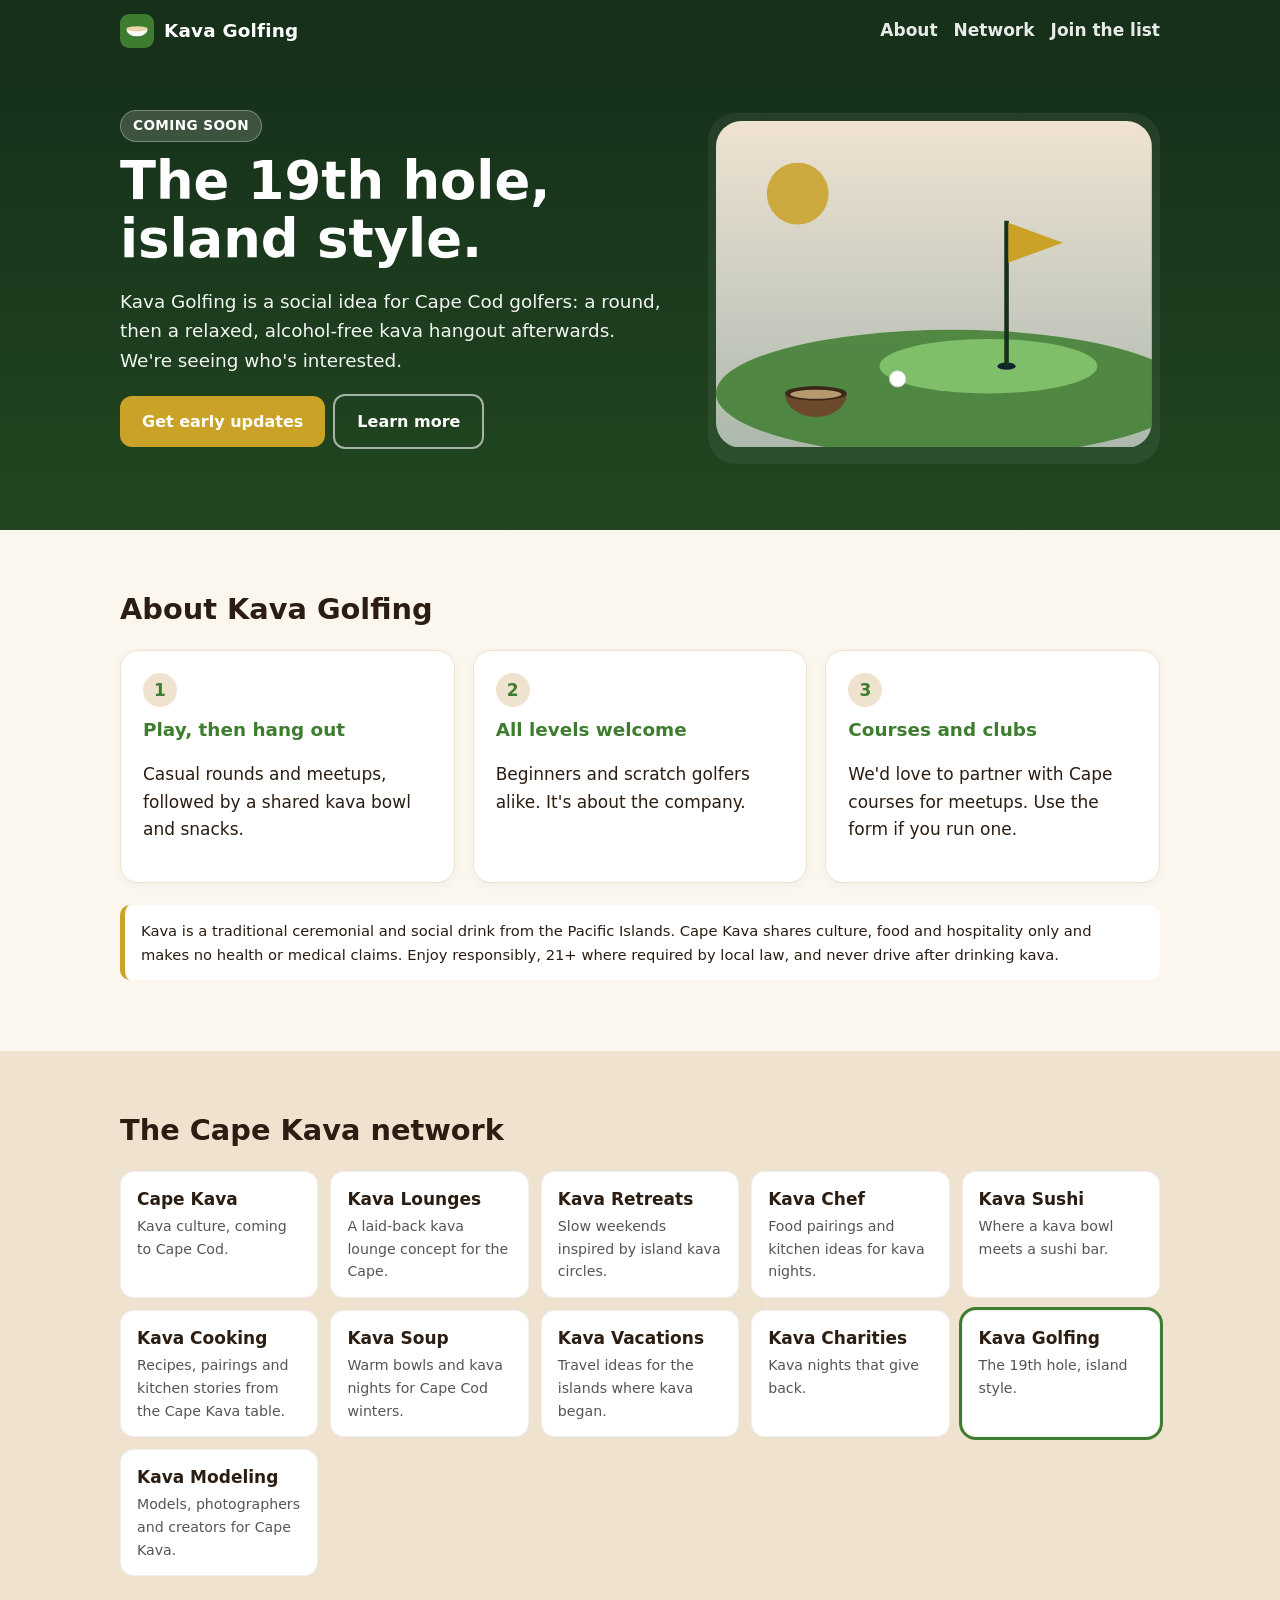
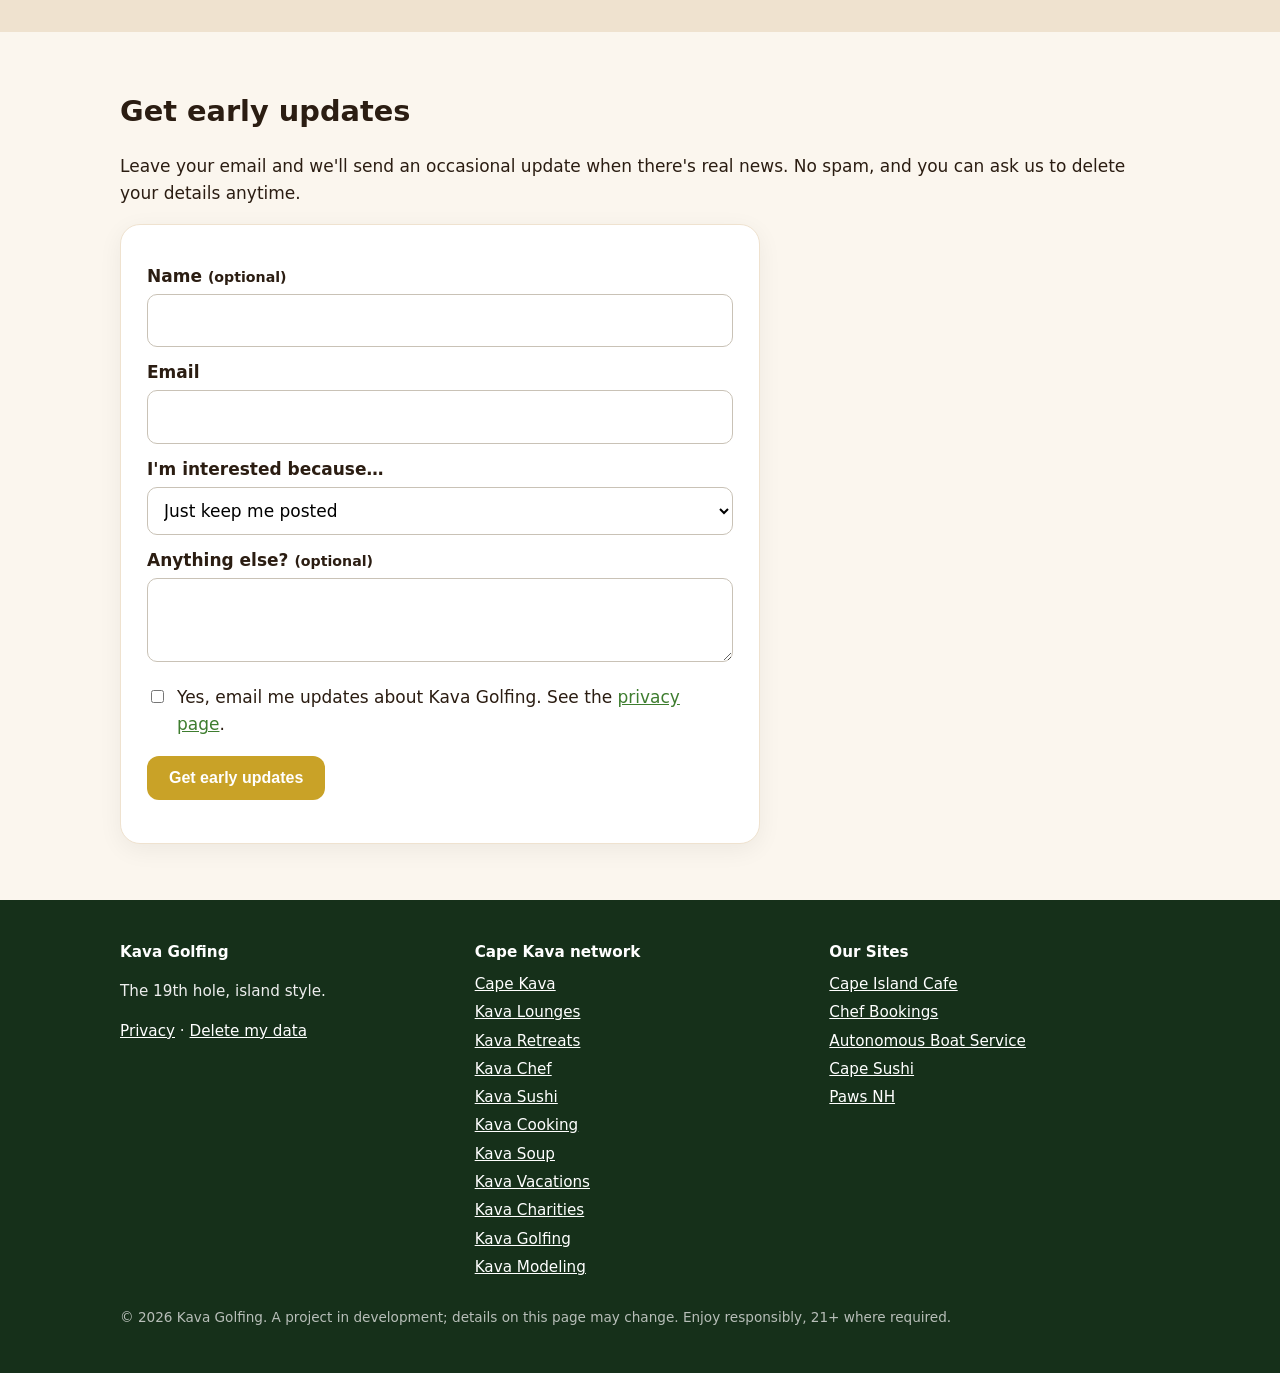
==== index.html @ e7853ba8 "Landing page from domain batch generator" ====
<!doctype html>
<html lang="en">
<head>
<meta charset="utf-8">
<meta name="viewport" content="width=device-width,initial-scale=1">
<title>Kava Golfing: The 19th hole, island style.</title>
<meta name="description" content="The 19th hole, island style. Kava Golfing is a social idea for Cape Cod golfers: a round, then a relaxed, alcohol-free kava hangout afterwards.">
<link rel="canonical" href="https://platinum00001.github.io/kavagolfing.com/">
<meta name="theme-color" content="#16301a">
<meta property="og:type" content="website">
<meta property="og:site_name" content="Kava Golfing">
<meta property="og:title" content="Kava Golfing: The 19th hole, island style.">
<meta property="og:description" content="The 19th hole, island style. Kava Golfing is a social idea for Cape Cod golfers: a round, then a relaxed, alcohol-free kava hangout afterwards.">
<meta property="og:url" content="https://platinum00001.github.io/kavagolfing.com/">
<meta property="og:image" content="https://platinum00001.github.io/kavagolfing.com/og.png">
<meta property="og:image:width" content="1200"><meta property="og:image:height" content="630">
<meta name="twitter:card" content="summary_large_image">
<meta name="twitter:title" content="Kava Golfing: The 19th hole, island style.">
<meta name="twitter:description" content="The 19th hole, island style. Kava Golfing is a social idea for Cape Cod golfers: a round, then a relaxed, alcohol-free kava hangout afterwards.">
<meta name="twitter:image" content="https://platinum00001.github.io/kavagolfing.com/og.png">
<link rel="icon" href="favicon.svg" type="image/svg+xml">
<link rel="icon" href="favicon-32.png" sizes="32x32" type="image/png">
<link rel="apple-touch-icon" href="apple-touch-icon.png">
<link rel="manifest" href="site.webmanifest">
<link rel="stylesheet" href="css/style.css">
</head>
<body>
<header class="top"><div class="wrap">
<a class="brand" href="./"><img src="favicon.svg" alt="" width="34" height="34">Kava Golfing</a>
<nav><a href="./#about" class="opt">About</a><a href="./#network" class="opt">Network</a><a href="./#join">Join the list</a></nav>
</div></header>
<main>
<section class="hero"><div class="wrap">
<div><span class="badge">Coming soon</span><h1>The 19th hole, island style.</h1><p class="lead">Kava Golfing is a social idea for Cape Cod golfers: a round, then a relaxed, alcohol-free kava hangout afterwards. We&#x27;re seeing who&#x27;s interested.</p>
<p><a class="btn" href="#join">Get early updates</a><a class="btn ghost" href="#about">Learn more</a></p></div>
<div class="art"><svg viewBox="0 0 480 360" xmlns="http://www.w3.org/2000/svg" role="img" aria-hidden="true"><defs><linearGradient id="sky" x1="0" y1="0" x2="0" y2="1"><stop offset="0" stop-color="#efe2cf"/><stop offset="1" stop-color="#ffffff" stop-opacity="0.6"/></linearGradient></defs><rect width="480" height="360" rx="28" fill="url(#sky)"/><circle cx="90" cy="80" r="34" fill="#c9a227" opacity=".85"/><ellipse cx="260" cy="300" rx="260" ry="70" fill="#3e7d2f" opacity=".85"/><ellipse cx="300" cy="270" rx="120" ry="30" fill="#7fbf6a"/><ellipse cx="320" cy="270" rx="10" ry="4" fill="#123"/><path d="M320 270 V110" stroke="#16301a" stroke-width="5"/><path d="M322 112 l60 22 l-60 22z" fill="#c9a227"/><circle cx="200" cy="284" r="9" fill="#fff" stroke="#ccc"/><g transform="translate(110 300)"><path d="M-34 0 a34 26 0 0 0 68 0z" fill="#6b4a2b"/><ellipse cx="0" cy="0" rx="34" ry="8" fill="#3b2717"/><ellipse cx="0" cy="1" rx="28" ry="5" fill="#b49a6d"/></g></svg></div>
</div></section>
<section id="about"><div class="wrap"><h2>About Kava Golfing</h2><div class="cards"><div class="card"><span class="n">1</span><h3>Play, then hang out</h3><p>Casual rounds and meetups, followed by a shared kava bowl and snacks.</p></div><div class="card"><span class="n">2</span><h3>All levels welcome</h3><p>Beginners and scratch golfers alike. It&#x27;s about the company.</p></div><div class="card"><span class="n">3</span><h3>Courses and clubs</h3><p>We&#x27;d love to partner with Cape courses for meetups. Use the form if you run one.</p></div></div><p class="note">Kava is a traditional ceremonial and social drink from the Pacific Islands. Cape Kava shares culture, food and hospitality only and makes no health or medical claims. Enjoy responsibly, 21+ where required by local law, and never drive after drinking kava.</p></div></section>
<section class="band" id="network"><div class="wrap"><h2>The Cape Kava network</h2><div class="net"><a href="https://platinum00001.github.io/kapekava.com/">Cape Kava<small>Kava culture, coming to Cape Cod.</small></a><a href="https://platinum00001.github.io/kavalounges.com/">Kava Lounges<small>A laid-back kava lounge concept for the Cape.</small></a><a href="https://platinum00001.github.io/kavaretreats.com/">Kava Retreats<small>Slow weekends inspired by island kava circles.</small></a><a href="https://platinum00001.github.io/kavachef.com/">Kava Chef<small>Food pairings and kitchen ideas for kava nights.</small></a><a href="https://platinum00001.github.io/kavasushi.com/">Kava Sushi<small>Where a kava bowl meets a sushi bar.</small></a><a href="https://platinum00001.github.io/kavacooking.com/">Kava Cooking<small>Recipes, pairings and kitchen stories from the Cape Kava table.</small></a><a href="https://platinum00001.github.io/kavasoup.com/">Kava Soup<small>Warm bowls and kava nights for Cape Cod winters.</small></a><a href="https://platinum00001.github.io/kavavacations.com/">Kava Vacations<small>Travel ideas for the islands where kava began.</small></a><a href="https://platinum00001.github.io/kavacharities.com/">Kava Charities<small>Kava nights that give back.</small></a><a href="https://platinum00001.github.io/kavagolfing.com/" class="here" aria-current="page">Kava Golfing<small>The 19th hole, island style.</small></a><a href="https://platinum00001.github.io/kavamodeling.com/">Kava Modeling<small>Models, photographers and creators for Cape Kava.</small></a></div></div></section>
<section id="join"><div class="wrap"><h2>Get early updates</h2>
<p>Leave your email and we'll send an occasional update when there's real news. No spam, and you can ask us to delete your details anytime.</p>
<form class="signup" id="signup" novalidate>
<label for="f-name">Name <small>(optional)</small></label><input id="f-name" name="name" type="text" maxlength="120" autocomplete="name">
<label for="f-email">Email</label><input id="f-email" name="email" type="email" maxlength="200" required autocomplete="email">
<label for="f-interest">I'm interested because…</label><select id="f-interest" name="interest"><option>Just keep me posted</option><option>I&#x27;d join a golf meetup</option><option>I run a course or club</option><option>I&#x27;d sponsor or partner</option></select>
<label for="f-note">Anything else? <small>(optional)</small></label><textarea id="f-note" name="note" maxlength="600"></textarea>
<div class="hp" aria-hidden="true"><label for="f-web">Website</label><input id="f-web" name="website_url" type="text" tabindex="-1" autocomplete="off"></div>
<label class="check"><input type="checkbox" name="consent" required> <span>Yes, email me updates about Kava Golfing. See the <a href="privacy.html">privacy page</a>.</span></label>
<p><button class="btn" type="submit">Get early updates</button></p>
<div class="msg" id="signup-msg" role="status" aria-live="polite"></div>
</form></div></section>
</main>
<footer><div class="wrap">
<div class="cols">
<div><h4>Kava Golfing</h4><p>The 19th hole, island style.</p><p><a href="privacy.html">Privacy</a> · <a href="privacy.html#data-deletion">Delete my data</a></p></div>
<div><h4>Cape Kava network</h4><ul><li><a href="https://platinum00001.github.io/kapekava.com/">Cape Kava</a></li><li><a href="https://platinum00001.github.io/kavalounges.com/">Kava Lounges</a></li><li><a href="https://platinum00001.github.io/kavaretreats.com/">Kava Retreats</a></li><li><a href="https://platinum00001.github.io/kavachef.com/">Kava Chef</a></li><li><a href="https://platinum00001.github.io/kavasushi.com/">Kava Sushi</a></li><li><a href="https://platinum00001.github.io/kavacooking.com/">Kava Cooking</a></li><li><a href="https://platinum00001.github.io/kavasoup.com/">Kava Soup</a></li><li><a href="https://platinum00001.github.io/kavavacations.com/">Kava Vacations</a></li><li><a href="https://platinum00001.github.io/kavacharities.com/">Kava Charities</a></li><li><a href="https://platinum00001.github.io/kavagolfing.com/">Kava Golfing</a></li><li><a href="https://platinum00001.github.io/kavamodeling.com/">Kava Modeling</a></li></ul></div><div><h4>Our Sites</h4><ul><li><a href="https://capeislandcafe.com/">Cape Island Cafe</a></li><li><a href="https://chefbookings.org/">Chef Bookings</a></li><li><a href="https://platinum00001.github.io/autonomousboatservice.com/">Autonomous Boat Service</a></li><li><a href="https://platinum00001.github.io/capesushi.com/">Cape Sushi</a></li><li><a href="https://platinum00001.github.io/pawsnh.com/">Paws NH</a></li></ul></div>
</div>
<p class="fine">© 2026 Kava Golfing. A project in development; details on this page may change. Enjoy responsibly, 21+ where required.</p>
</div></footer>
<script type="application/ld+json">{"@context": "https://schema.org", "@type": "WebSite", "name": "Kava Golfing", "url": "https://platinum00001.github.io/kavagolfing.com/", "description": "The 19th hole, island style."}</script>
<script src="config.js"></script><script src="js/form.js"></script>
</body></html>
---- css/style.css ----
:root{--bg:#fbf6ee;--ink:#2b1d12;--accent:#3e7d2f;--accent2:#c9a227;--soft:#efe2cf;--hero:#16301a}
*{box-sizing:border-box}html{scroll-behavior:smooth}
body{margin:0;font:17px/1.6 system-ui,-apple-system,"Segoe UI",Roboto,Helvetica,Arial,sans-serif;color:var(--ink);background:var(--bg)}
a{color:var(--accent)}img,svg{max-width:100%;height:auto}
.wrap{max-width:1080px;margin:0 auto;padding:0 20px}
header.top{background:var(--hero);color:#fff}
header.top .wrap{display:flex;align-items:center;justify-content:space-between;gap:12px;padding-top:14px;padding-bottom:14px}
.brand{display:flex;align-items:center;gap:10px;color:#fff;text-decoration:none;font-weight:800;font-size:1.15rem;letter-spacing:.2px}
.brand img{width:34px;height:34px;border-radius:9px}
header.top nav a{color:#fff;opacity:.9;margin-left:16px;text-decoration:none;font-weight:600}
header.top nav a:hover{opacity:1;text-decoration:underline}
.hero{background:linear-gradient(180deg,var(--hero),color-mix(in srgb,var(--hero) 70%,var(--accent)));color:#fff;padding:48px 0 64px}
.hero .wrap{display:grid;grid-template-columns:1.1fr .9fr;gap:36px;align-items:center}
.hero h1{font-size:clamp(2rem,4.6vw,3.3rem);line-height:1.1;margin:.2em 0 .3em}
.hero p.lead{font-size:1.15rem;opacity:.95;max-width:38em}
.badge{display:inline-block;background:rgba(255,255,255,.16);border:1px solid rgba(255,255,255,.3);padding:4px 12px;border-radius:99px;font-size:.85rem;font-weight:700;letter-spacing:.4px;text-transform:uppercase}
.btn{display:inline-block;background:var(--accent2);color:#fff;font-weight:700;padding:13px 22px;border-radius:12px;text-decoration:none;border:0;cursor:pointer;font-size:1rem}
.btn:hover{filter:brightness(1.08)}
.btn.ghost{background:transparent;border:2px solid rgba(255,255,255,.6);margin-left:8px}
.art{background:rgba(255,255,255,.06);border-radius:28px;padding:8px}
section{padding:56px 0}
section h2{font-size:1.8rem;margin:0 0 18px}
.cards{display:grid;grid-template-columns:repeat(auto-fit,minmax(230px,1fr));gap:18px}
.card{background:#fff;border:1px solid var(--soft);border-radius:18px;padding:22px;box-shadow:0 2px 10px rgba(0,0,0,.04)}
.card h3{margin:.1em 0 .4em;font-size:1.15rem;color:var(--accent)}
.card .n{display:inline-grid;place-items:center;width:34px;height:34px;border-radius:50%;background:var(--soft);color:var(--accent);font-weight:800;margin-bottom:6px}
.band{background:var(--soft)}
.net{display:grid;grid-template-columns:repeat(auto-fit,minmax(180px,1fr));gap:12px}
.net a{display:block;background:#fff;border-radius:14px;padding:14px 16px;text-decoration:none;color:var(--ink);border:1px solid rgba(0,0,0,.06);font-weight:700}
.net a small{display:block;font-weight:400;color:#555;margin-top:2px}
.net a.here{outline:3px solid var(--accent);pointer-events:none}
form.signup{background:#fff;border-radius:20px;padding:26px;border:1px solid var(--soft);max-width:640px;box-shadow:0 6px 24px rgba(0,0,0,.06)}
form.signup label{display:block;font-weight:700;margin:12px 0 4px}
form.signup input[type=text],form.signup input[type=email],form.signup select,form.signup textarea{width:100%;padding:12px;border:1px solid #c9c2b6;border-radius:10px;font:inherit;background:#fff}
form.signup textarea{min-height:84px}
form.signup .check{display:flex;gap:10px;align-items:flex-start;font-weight:400;margin-top:14px}
form.signup .check input{margin-top:6px}
.hp{position:absolute!important;left:-9999px!important;width:1px;height:1px;overflow:hidden}
.msg{margin-top:14px;padding:12px 14px;border-radius:10px;display:none}
.msg.ok{display:block;background:#e6f4ea;color:#1e5b2f}.msg.err{display:block;background:#fdecea;color:#8a1c12}
.note{font-size:.92rem;background:#fff;border-left:5px solid var(--accent2);padding:14px 16px;border-radius:10px;margin-top:22px}
footer{background:var(--hero);color:#eee;padding:40px 0 30px;font-size:.95rem}
footer a{color:#fff}
footer .cols{display:grid;grid-template-columns:repeat(auto-fit,minmax(220px,1fr));gap:24px}
footer h4{margin:0 0 8px;color:#fff}
footer ul{list-style:none;padding:0;margin:0}footer li{margin:4px 0}
footer .fine{opacity:.75;margin-top:24px;font-size:.85rem}
.prose{max-width:760px}.prose h2{margin-top:1.4em}
@media (max-width:820px){.hero .wrap{grid-template-columns:1fr}.art{max-width:420px}header.top nav a{margin-left:10px;font-size:.92rem}}
@media (max-width:480px){header.top nav .opt{display:none}.btn.ghost{margin:10px 0 0}}
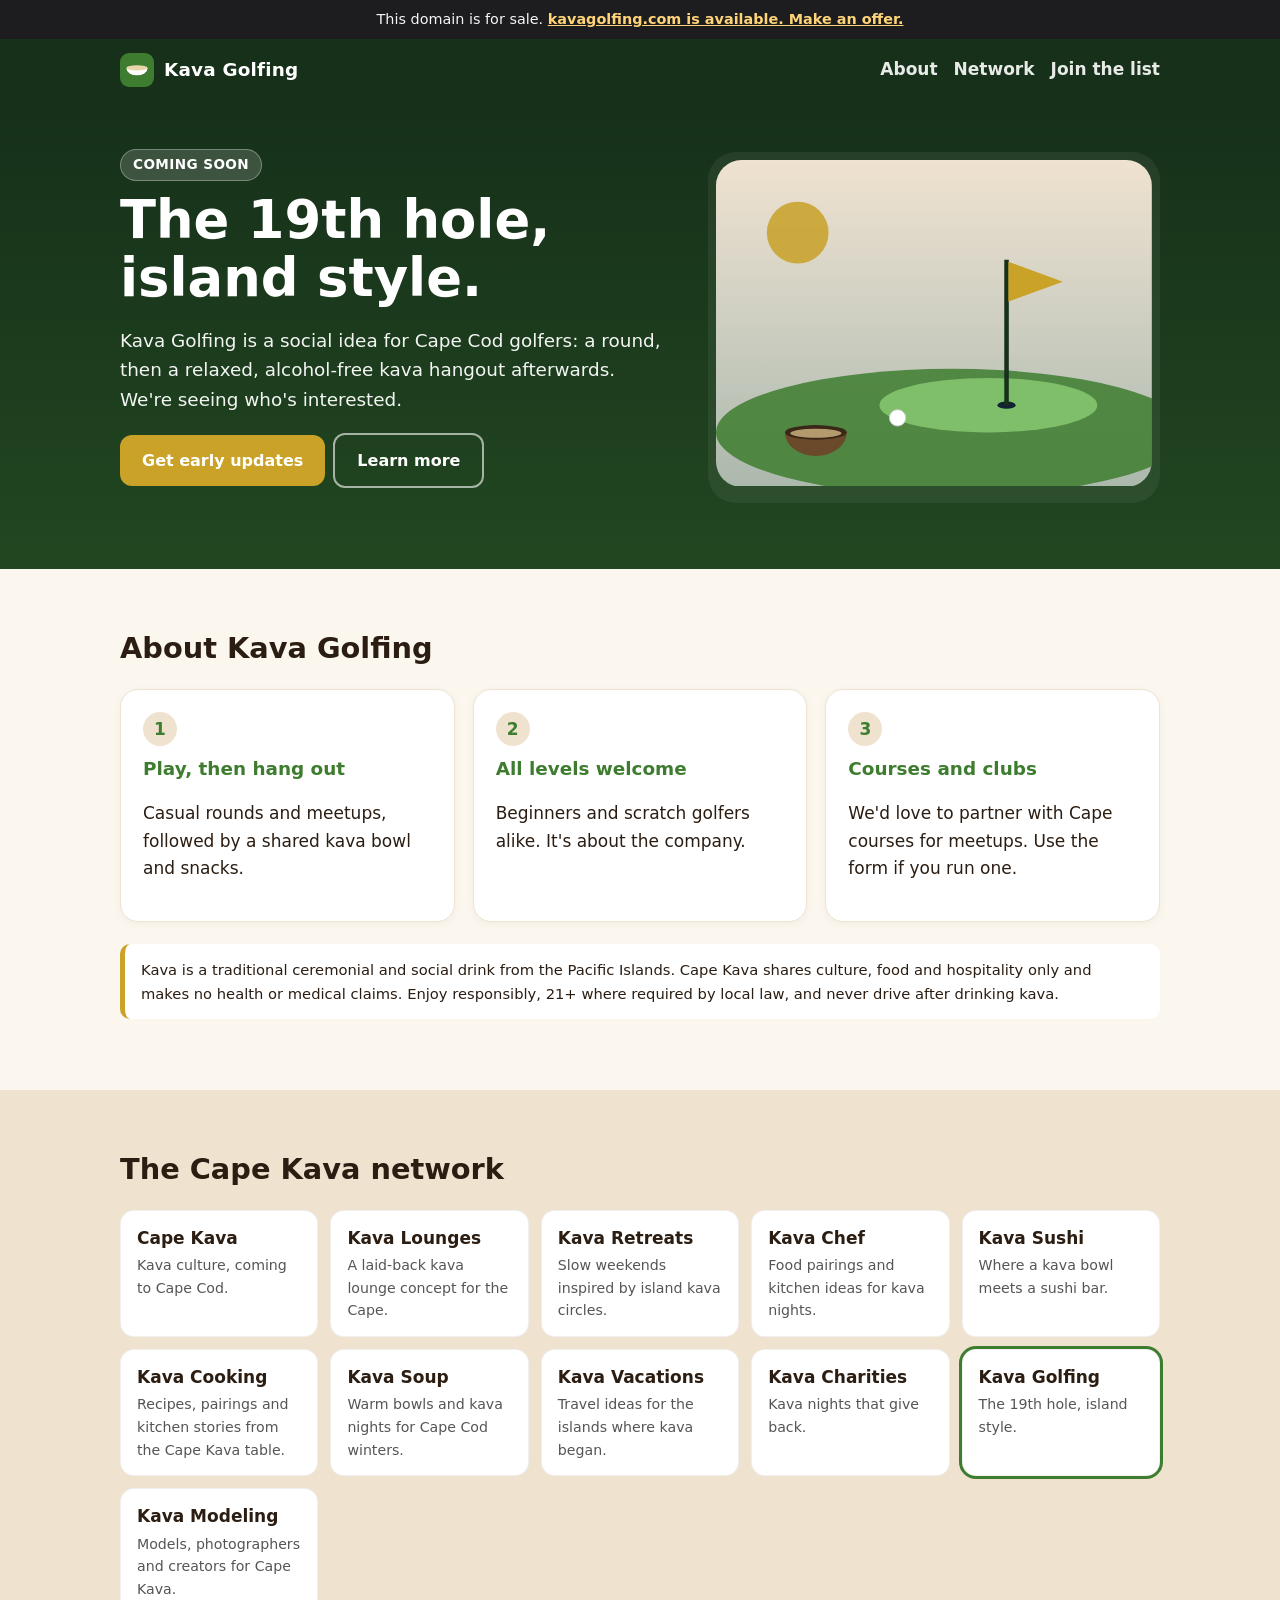
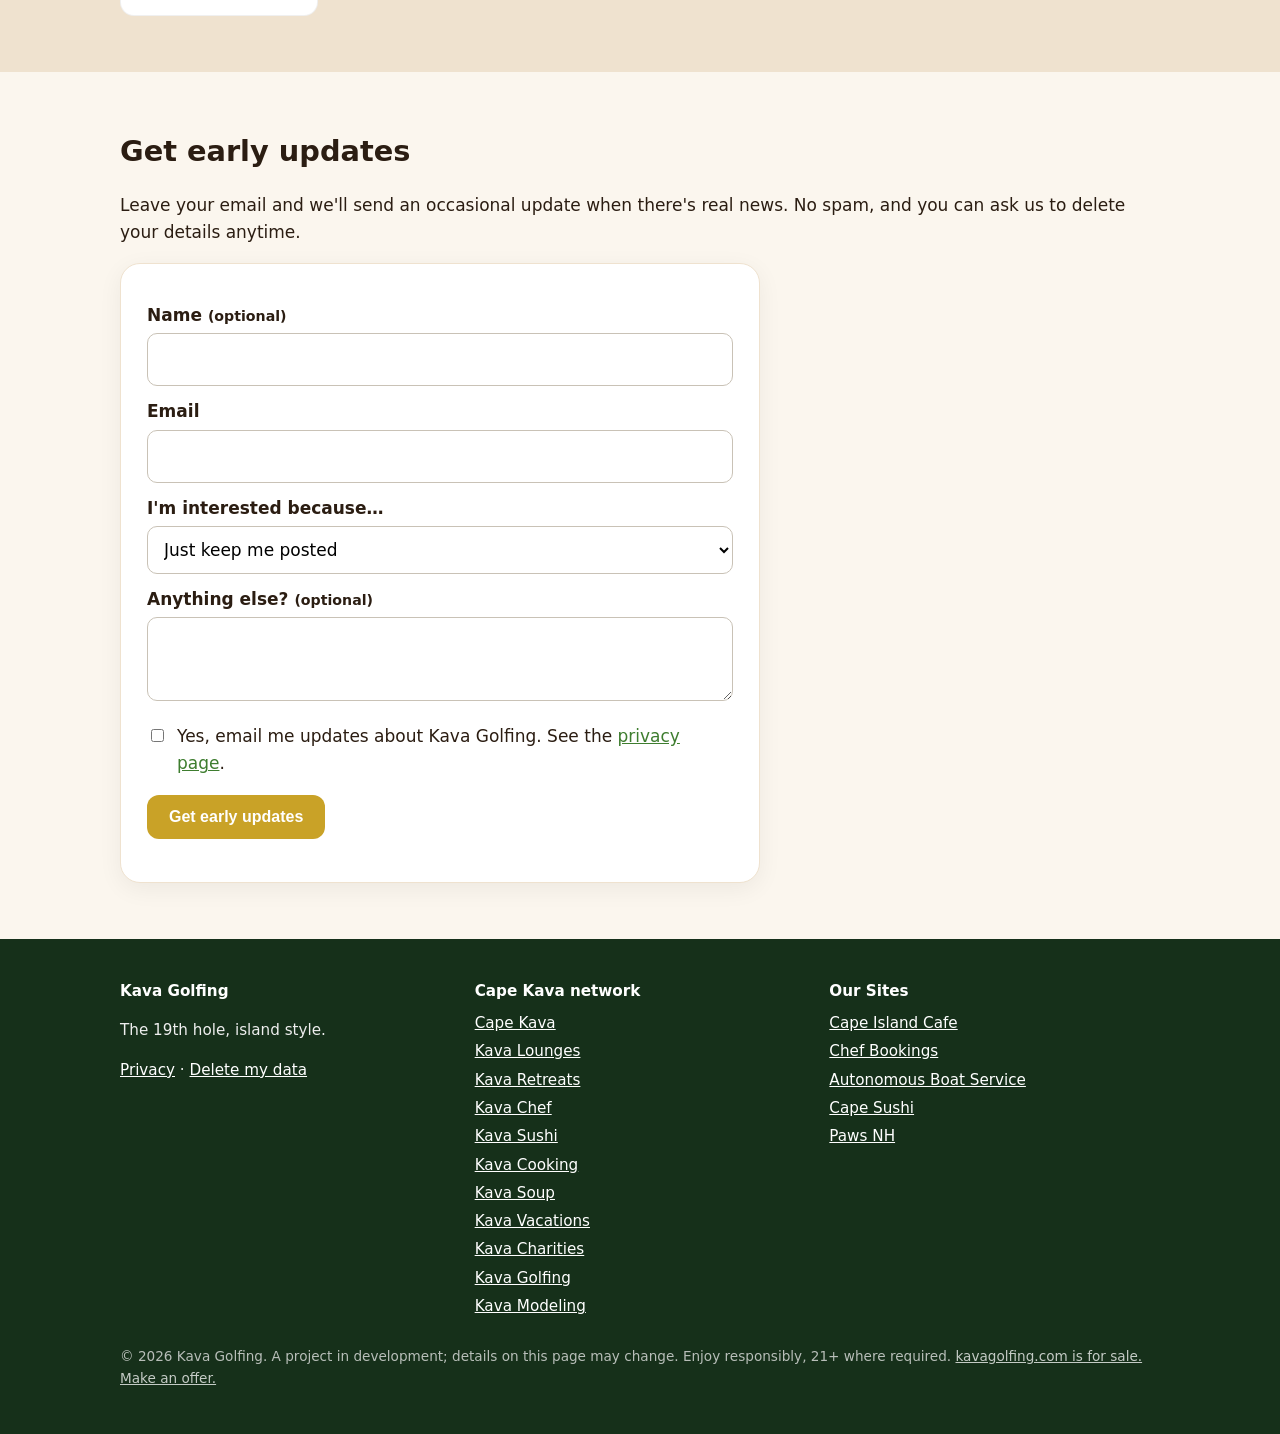
==== commit 7a6a798b: "Add for-sale notice linking to Afternic" ====
--- a/index.html
+++ b/index.html
@@ -25,6 +25,7 @@
 <link rel="stylesheet" href="css/style.css">
 </head>
 <body>
+<div class="forsale" style="background:#1d1d1f;color:#f5f5f7;text-align:center;font-size:.9rem;padding:8px 12px">This domain is for sale. <a href="https://www.afternic.com/domain/kavagolfing.com" target="_blank" rel="noopener" style="color:#ffd479;font-weight:600">kavagolfing.com is available. Make an offer.</a></div>
 <header class="top"><div class="wrap">
 <a class="brand" href="./"><img src="favicon.svg" alt="" width="34" height="34">Kava Golfing</a>
 <nav><a href="./#about" class="opt">About</a><a href="./#network" class="opt">Network</a><a href="./#join">Join the list</a></nav>
@@ -55,7 +56,7 @@
 <div><h4>Kava Golfing</h4><p>The 19th hole, island style.</p><p><a href="privacy.html">Privacy</a> · <a href="privacy.html#data-deletion">Delete my data</a></p></div>
 <div><h4>Cape Kava network</h4><ul><li><a href="https://platinum00001.github.io/kapekava.com/">Cape Kava</a></li><li><a href="https://platinum00001.github.io/kavalounges.com/">Kava Lounges</a></li><li><a href="https://platinum00001.github.io/kavaretreats.com/">Kava Retreats</a></li><li><a href="https://platinum00001.github.io/kavachef.com/">Kava Chef</a></li><li><a href="https://platinum00001.github.io/kavasushi.com/">Kava Sushi</a></li><li><a href="https://platinum00001.github.io/kavacooking.com/">Kava Cooking</a></li><li><a href="https://platinum00001.github.io/kavasoup.com/">Kava Soup</a></li><li><a href="https://platinum00001.github.io/kavavacations.com/">Kava Vacations</a></li><li><a href="https://platinum00001.github.io/kavacharities.com/">Kava Charities</a></li><li><a href="https://platinum00001.github.io/kavagolfing.com/">Kava Golfing</a></li><li><a href="https://platinum00001.github.io/kavamodeling.com/">Kava Modeling</a></li></ul></div><div><h4>Our Sites</h4><ul><li><a href="https://capeislandcafe.com/">Cape Island Cafe</a></li><li><a href="https://chefbookings.org/">Chef Bookings</a></li><li><a href="https://platinum00001.github.io/autonomousboatservice.com/">Autonomous Boat Service</a></li><li><a href="https://platinum00001.github.io/capesushi.com/">Cape Sushi</a></li><li><a href="https://platinum00001.github.io/pawsnh.com/">Paws NH</a></li></ul></div>
 </div>
-<p class="fine">© 2026 Kava Golfing. A project in development; details on this page may change. Enjoy responsibly, 21+ where required.</p>
+<p class="fine">© 2026 Kava Golfing. A project in development; details on this page may change. Enjoy responsibly, 21+ where required. <a href="https://www.afternic.com/domain/kavagolfing.com" target="_blank" rel="noopener">kavagolfing.com is for sale. Make an offer.</a></p>
 </div></footer>
 <script type="application/ld+json">{"@context": "https://schema.org", "@type": "WebSite", "name": "Kava Golfing", "url": "https://platinum00001.github.io/kavagolfing.com/", "description": "The 19th hole, island style."}</script>
 <script src="config.js"></script><script src="js/form.js"></script>
